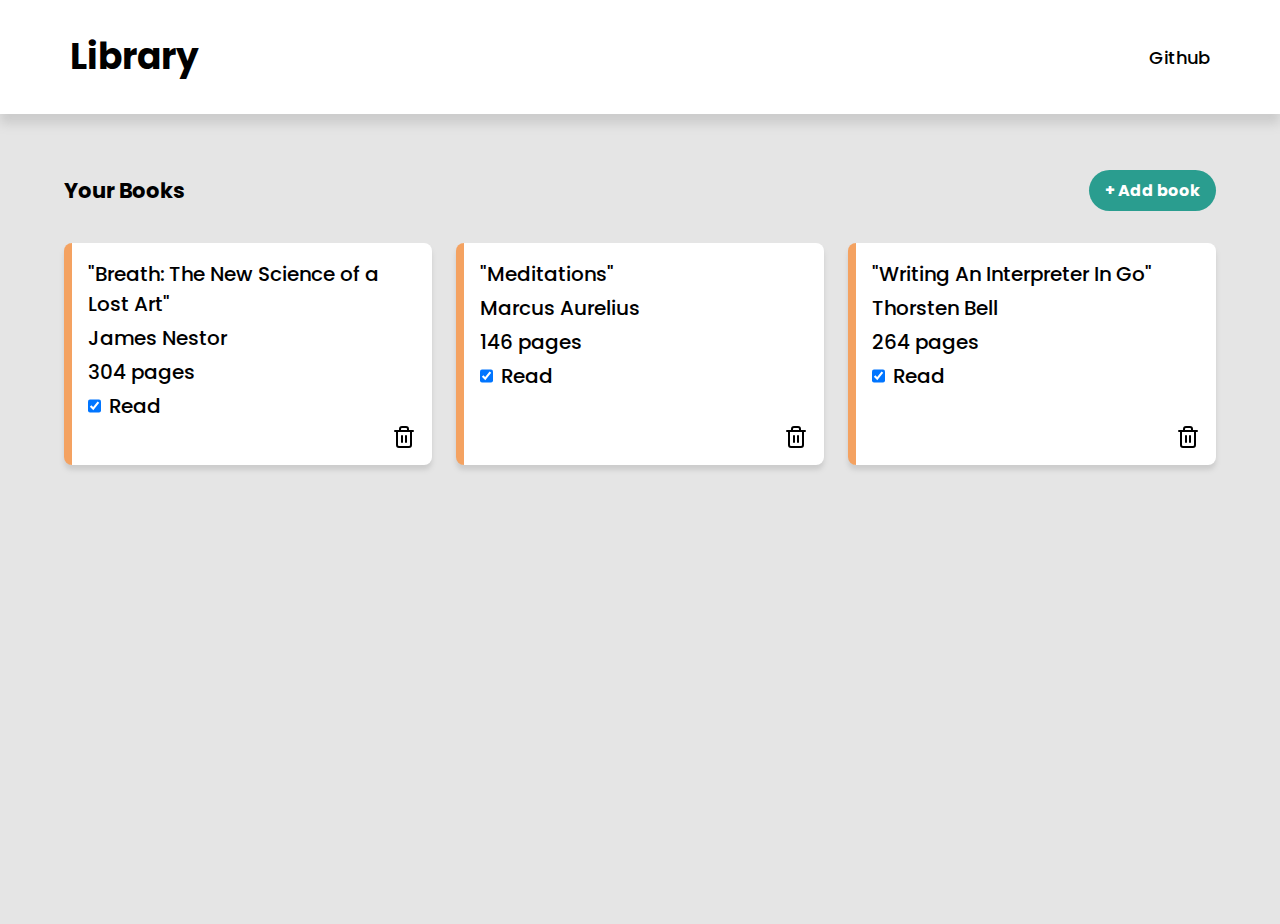
==== index.html @ 8b65b616 "Add fully functioning website" ====
<!DOCTYPE html>
<html lang="en">
  <head>
    <meta charset="UTF-8">
    <title>Library</title>
    <link rel="stylesheet" href="styles.css">
    <script src="script.js" defer></script>
    <link rel="preconnect" href="https://fonts.googleapis.com">
    <link rel="preconnect" href="https://fonts.gstatic.com" crossorigin>
    <link href="https://fonts.googleapis.com/css2?family=Poppins:ital,wght@0,100;0,200;0,300;0,400;0,500;0,600;0,700;0,800;0,900;1,100;1,200;1,300;1,400;1,500;1,600;1,700;1,800;1,900&display=swap" rel="stylesheet">
  </head>
  <body>
    <div class="dialog">
      <form id="newBookForm">
        <h2 id="dialogid">New Book</h2>
        <p>All fields are required</p>
        <input type="text" name="title" placeholder="Title" maxlength="50" required />
        <input type="text" name="author" placeholder="Author" maxlength="50" required />
        <input type="number" min="0" step=”1” name="pages" placeholder="Pages" required />
        <label for="read">Have you read it?
          <input type="checkbox" id="read" name="read">
        </label>
        <button type="submit" formmethod="post">Submit</button>
      </form>
    </div>
    <div class="header">
      <div class="header-container">
        <h1>Library</h1>
        <!-- <svg xmlns="http://www.w3.org/2000/svg" viewBox="0 0 496 512" xmlns:xlink=“http://www.w3.org/1999/xlink" height="36" width="36"><a xlink:href="https://github.com/tphamdo" target="__blank"><path d="M165.9 397.4c0 2-2.3 3.6-5.2 3.6-3.3 .3-5.6-1.3-5.6-3.6 0-2 2.3-3.6 5.2-3.6 3-.3 5.6 1.3 5.6 3.6zm-31.1-4.5c-.7 2 1.3 4.3 4.3 4.9 2.6 1 5.6 0 6.2-2s-1.3-4.3-4.3-5.2c-2.6-.7-5.5 .3-6.2 2.3zm44.2-1.7c-2.9 .7-4.9 2.6-4.6 4.9 .3 2 2.9 3.3 5.9 2.6 2.9-.7 4.9-2.6 4.6-4.6-.3-1.9-3-3.2-5.9-2.9zM244.8 8C106.1 8 0 113.3 0 252c0 110.9 69.8 205.8 169.5 239.2 12.8 2.3 17.3-5.6 17.3-12.1 0-6.2-.3-40.4-.3-61.4 0 0-70 15-84.7-29.8 0 0-11.4-29.1-27.8-36.6 0 0-22.9-15.7 1.6-15.4 0 0 24.9 2 38.6 25.8 21.9 38.6 58.6 27.5 72.9 20.9 2.3-16 8.8-27.1 16-33.7-55.9-6.2-112.3-14.3-112.3-110.5 0-27.5 7.6-41.3 23.6-58.9-2.6-6.5-11.1-33.3 2.6-67.9 20.9-6.5 69 27 69 27 20-5.6 41.5-8.5 62.8-8.5s42.8 2.9 62.8 8.5c0 0 48.1-33.6 69-27 13.7 34.7 5.2 61.4 2.6 67.9 16 17.7 25.8 31.5 25.8 58.9 0 96.5-58.9 104.2-114.8 110.5 9.2 7.9 17 22.9 17 46.4 0 33.7-.3 75.4-.3 83.6 0 6.5 4.6 14.4 17.3 12.1C428.2 457.8 496 362.9 496 252 496 113.3 383.5 8 244.8 8zM97.2 352.9c-1.3 1-1 3.3 .7 5.2 1.6 1.6 3.9 2.3 5.2 1 1.3-1 1-3.3-.7-5.2-1.6-1.6-3.9-2.3-5.2-1zm-10.8-8.1c-.7 1.3 .3 2.9 2.3 3.9 1.6 1 3.6 .7 4.3-.7 .7-1.3-.3-2.9-2.3-3.9-2-.6-3.6-.3-4.3 .7zm32.4 35.6c-1.6 1.3-1 4.3 1.3 6.2 2.3 2.3 5.2 2.6 6.5 1 1.3-1.3 .7-4.3-1.3-6.2-2.2-2.3-5.2-2.6-6.5-1zm-11.4-14.7c-1.6 1-1.6 3.6 0 5.9 1.6 2.3 4.3 3.3 5.6 2.3 1.6-1.3 1.6-3.9 0-6.2-1.4-2.3-4-3.3-5.6-2z"/></svg> -->
        <a href="https://github.com/tphamdo" target="_blank">Github</a>
      </div>
    </div>
    <div class="main">
      <div class="main-container">
        <div class="top">
          <h3>Your Books</h3>
          <button id="addBookBtn">+ Add book</button>
        </div>
        <div class="books-container"></div>
      </div>
    </div>
    <div class="overlay"></div>
  </body>
</html>
---- styles.css ----
* {
  margin: 0;
}

*,
::before,
::after {
  box-sizing: border-box;
}

button,
input {
  border: none;
  color: inherit;
  font-family: inherit;
  font-size: inherit;
  font-weight: inherit;
  cursor: pointer;
  outline: none;
}

input[type='text'],
input[type='number'] {
  cursor: text;
}

svg {
  cursor: pointer;
}

@font-face {
    font-family: 'nimbus_sans_lregular';
    src: url('fonts/nimbus-sans-l.regular-webfont.woff2') format('woff2'),
         url('fonts/nimbus-sans-l.regular-webfont.woff') format('woff');
    font-weight: normal;
    font-style: normal;
}

body {
  font-family: 'Poppins', sans-serif, "nimbus_sans_lregular", sans-serif, serif;
  background-color: var(--color-8);
  line-height: 1.5;
  font-size: 18px;
  font-weight: 500;
}

html {
  min-height: 100%;
}

:root { 
  --color-1: #264653;
  --color-2: #2a9d8f;
  --color-3: #e9c46a;
  --color-4: #f4a261;
  --color-5: #e76f51;
  --color-6: #000000;
  --color-7: #FFFFFF;
  --color-8: #E5E5E5;
  --color-9: #808080;
}

.header {
  background-color: var(--color-7);
  box-shadow: 0px 10px 10px 0px #ccc;
  position: relative;
  z-index: 1;
}

.header-container {
  padding: 30px;
  max-width: 1200px;
  margin: 0 auto;
  display: flex;
  align-items: center;

  a {
    margin-left: auto;
    text-decoration: inherit;
    color: inherit;
  }
}

button {
  font-weight: bold;
}

.main-container{
  padding: 24px;
  max-width: 1200px;
  margin: 0 auto;
  min-height: 90vh;

  & .top {
    display: flex;
    justify-content: space-between;
    align-items: center;
    padding: 32px 0;
    /* border: 1px solid red; */


    & #addBookBtn {
      padding: 8px 16px;
      border-radius: 999px;
      border: none;
      font-size: 1rem;
      background-color: var(--color-2);
      color: var(--color-7);
    }
  }

  & .books-container {
    display: grid;
    grid-template-columns: repeat(auto-fill, minmax(280px, 1fr));
    /* grid-auto-rows: 1fr; */
    grid-gap: 24px;

    & .book-card {
      background-color: var(--color-7);
      border-radius: 8px;
      /* border: 1px solid red; */
      font-size: 20px;
      /* text-align: center; */
      padding: 16px;
      box-shadow: 0px 5px 5px 0px #ccc;
      border-left: 8px solid var(--color-4);
      display: flex;
      flex-direction: column;
      gap: 4px;
      /* display: grid; */
      /* grid-gap: 4px; */
    }

    & .read-container {
      display: flex;
      gap: 8px;
    }

    & .delete-container {
      /* border: 1px solid red; */
      display: flex;
      justify-content: end;
      align-items: center;
      margin-top: auto;
      /* padding: 50px; */

      /* svg { */
      /*   height: 24px; */
      /*   width: 24px; */
      /*   color: black; */
      /* } */
    }
      
    /* & .delete-icon { */
    /*   height: 100px; */
    /*   width: 100px; */
    /* } */

  }
}

.dialog {
  position: fixed;
  top: 50%;
  left: 50%;
  z-index: 3;
  background-color: var(--color-8);
  transform: translate(-50%, -50%) scale(0);
  border-radius: 8px;
  transition: 0.2s ease-in-out;

}

.dialog.active {
  transform: translate(-50%, -50%) scale(1);
}

#newBookForm {
  display: flex;
  flex-direction: column;
  padding: 16px;
  gap: 16px;
  
  input, button {
    padding: 8px;
    border-radius: 8px;
  }

  button {
    background-color: var(--color-2);
    color: var(--color-7);
  }
}

.overlay {
  position: fixed;
  z-index: 2;
  top: 0;
  left: 0;
  display: none;
  width: 100%;
  height: 100%;
  background-color: rgba(0, 0, 0, 0.5);
}

.overlay.active {
  display: block;
}
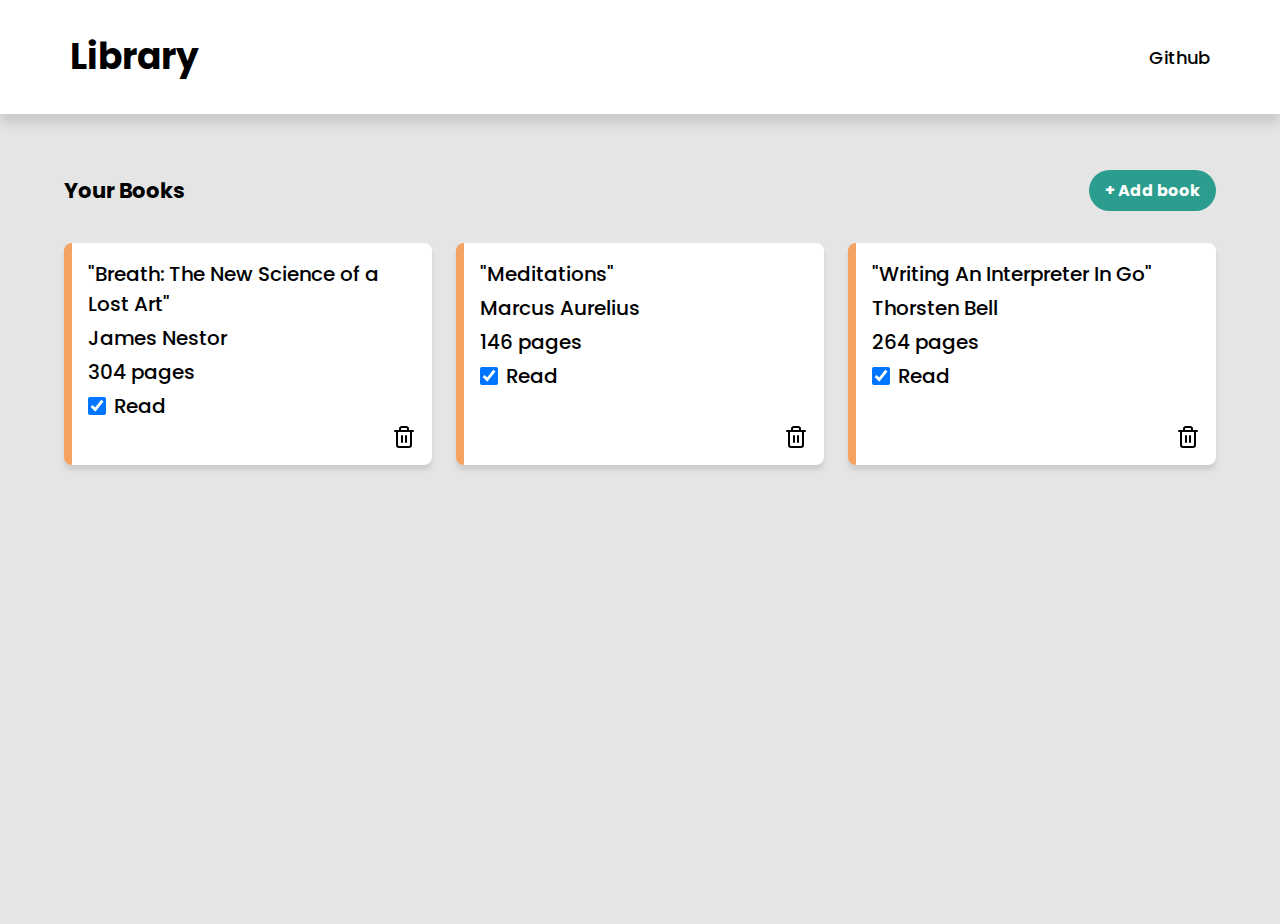
==== commit d772488c: "Remove all fields required text" ====
--- a/index.html
+++ b/index.html
@@ -13,7 +13,6 @@
     <div class="dialog">
       <form id="newBookForm">
         <h2 id="dialogid">New Book</h2>
-        <p>All fields are required</p>
         <input type="text" name="title" placeholder="Title" maxlength="50" required />
         <input type="text" name="author" placeholder="Author" maxlength="50" required />
         <input type="number" min="0" step=”1” name="pages" placeholder="Pages" required />
@@ -26,7 +25,6 @@
     <div class="header">
       <div class="header-container">
         <h1>Library</h1>
-        <!-- <svg xmlns="http://www.w3.org/2000/svg" viewBox="0 0 496 512" xmlns:xlink=“http://www.w3.org/1999/xlink" height="36" width="36"><a xlink:href="https://github.com/tphamdo" target="__blank"><path d="M165.9 397.4c0 2-2.3 3.6-5.2 3.6-3.3 .3-5.6-1.3-5.6-3.6 0-2 2.3-3.6 5.2-3.6 3-.3 5.6 1.3 5.6 3.6zm-31.1-4.5c-.7 2 1.3 4.3 4.3 4.9 2.6 1 5.6 0 6.2-2s-1.3-4.3-4.3-5.2c-2.6-.7-5.5 .3-6.2 2.3zm44.2-1.7c-2.9 .7-4.9 2.6-4.6 4.9 .3 2 2.9 3.3 5.9 2.6 2.9-.7 4.9-2.6 4.6-4.6-.3-1.9-3-3.2-5.9-2.9zM244.8 8C106.1 8 0 113.3 0 252c0 110.9 69.8 205.8 169.5 239.2 12.8 2.3 17.3-5.6 17.3-12.1 0-6.2-.3-40.4-.3-61.4 0 0-70 15-84.7-29.8 0 0-11.4-29.1-27.8-36.6 0 0-22.9-15.7 1.6-15.4 0 0 24.9 2 38.6 25.8 21.9 38.6 58.6 27.5 72.9 20.9 2.3-16 8.8-27.1 16-33.7-55.9-6.2-112.3-14.3-112.3-110.5 0-27.5 7.6-41.3 23.6-58.9-2.6-6.5-11.1-33.3 2.6-67.9 20.9-6.5 69 27 69 27 20-5.6 41.5-8.5 62.8-8.5s42.8 2.9 62.8 8.5c0 0 48.1-33.6 69-27 13.7 34.7 5.2 61.4 2.6 67.9 16 17.7 25.8 31.5 25.8 58.9 0 96.5-58.9 104.2-114.8 110.5 9.2 7.9 17 22.9 17 46.4 0 33.7-.3 75.4-.3 83.6 0 6.5 4.6 14.4 17.3 12.1C428.2 457.8 496 362.9 496 252 496 113.3 383.5 8 244.8 8zM97.2 352.9c-1.3 1-1 3.3 .7 5.2 1.6 1.6 3.9 2.3 5.2 1 1.3-1 1-3.3-.7-5.2-1.6-1.6-3.9-2.3-5.2-1zm-10.8-8.1c-.7 1.3 .3 2.9 2.3 3.9 1.6 1 3.6 .7 4.3-.7 .7-1.3-.3-2.9-2.3-3.9-2-.6-3.6-.3-4.3 .7zm32.4 35.6c-1.6 1.3-1 4.3 1.3 6.2 2.3 2.3 5.2 2.6 6.5 1 1.3-1.3 .7-4.3-1.3-6.2-2.2-2.3-5.2-2.6-6.5-1zm-11.4-14.7c-1.6 1-1.6 3.6 0 5.9 1.6 2.3 4.3 3.3 5.6 2.3 1.6-1.3 1.6-3.9 0-6.2-1.4-2.3-4-3.3-5.6-2z"/></svg> -->
         <a href="https://github.com/tphamdo" target="_blank">Github</a>
       </div>
     </div>
--- a/styles.css
+++ b/styles.css
@@ -134,6 +134,7 @@
     & .read-container {
       display: flex;
       gap: 8px;
+      align-items: center;
     }
 
     & .delete-container {
@@ -149,6 +150,11 @@
       /*   width: 24px; */
       /*   color: black; */
       /* } */
+    }
+
+    input {
+      height: 18px;
+      width: 18px;
     }
       
     /* & .delete-icon { */
